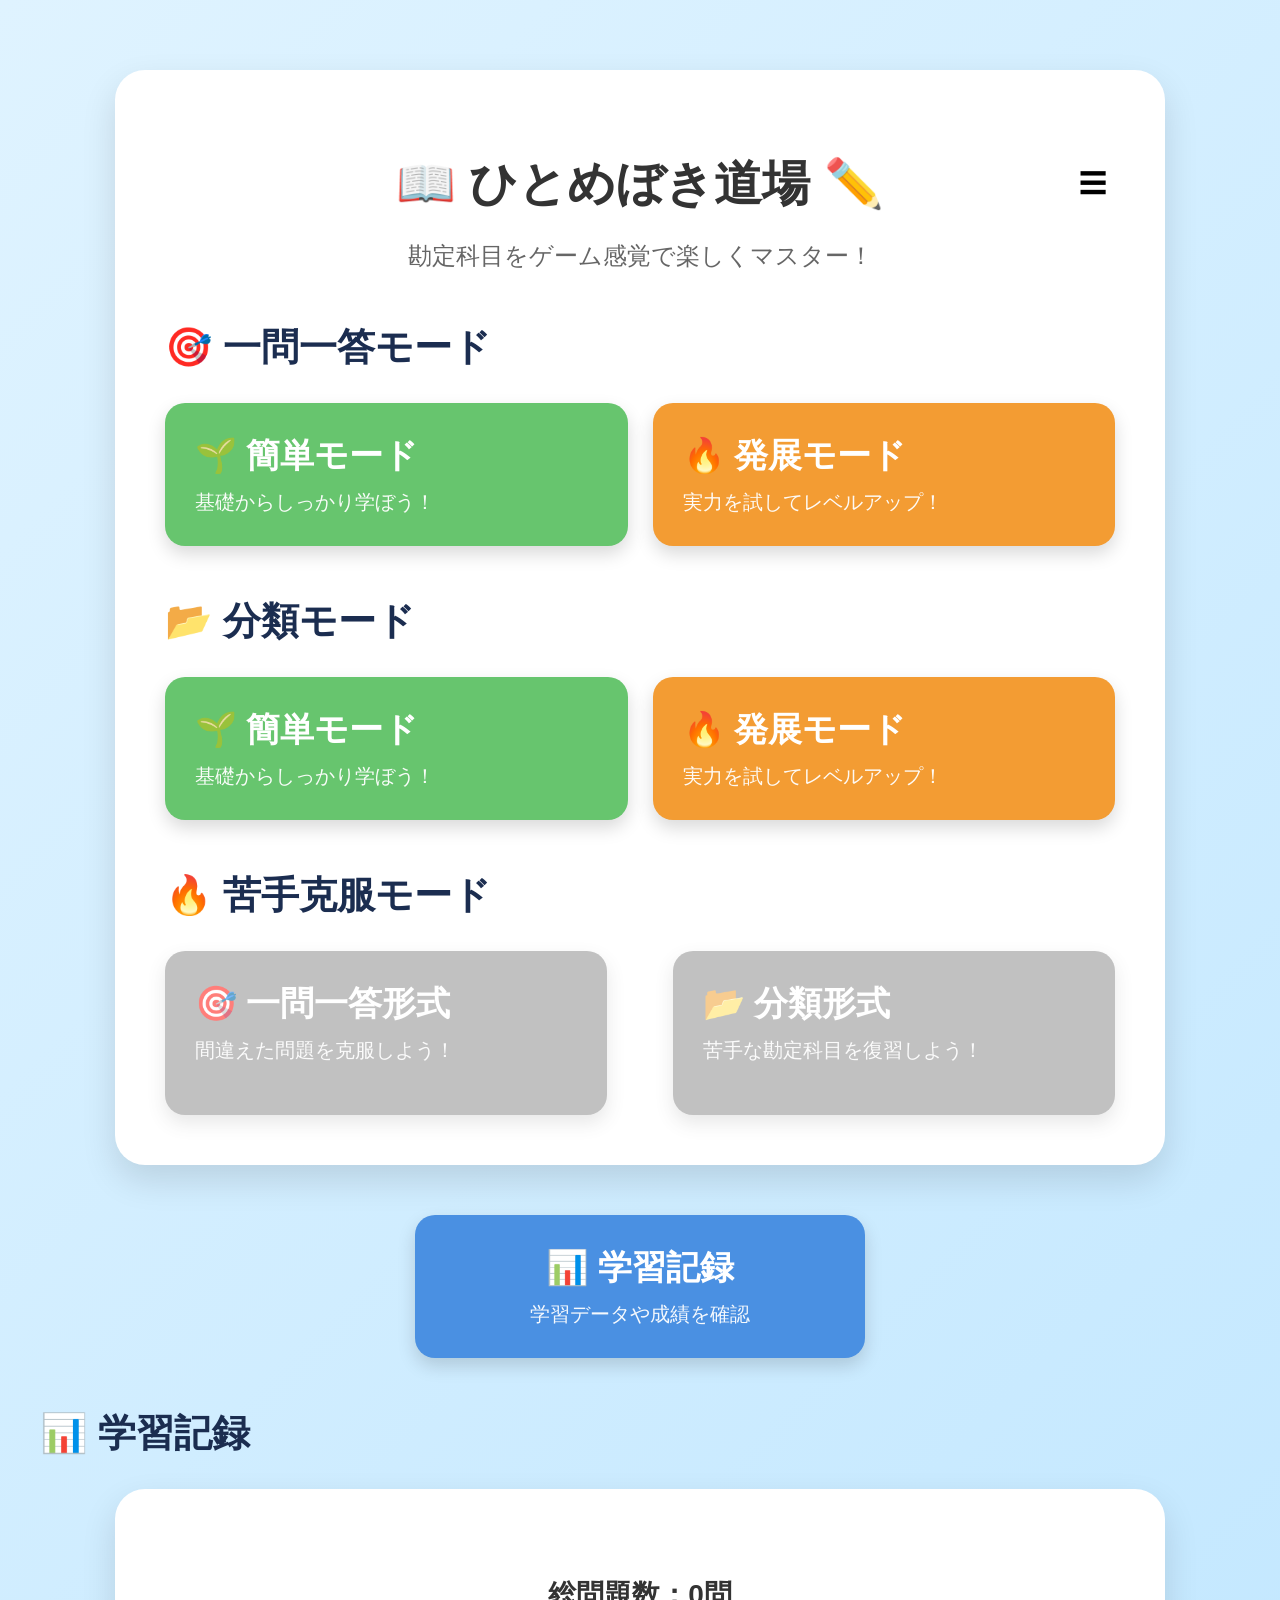
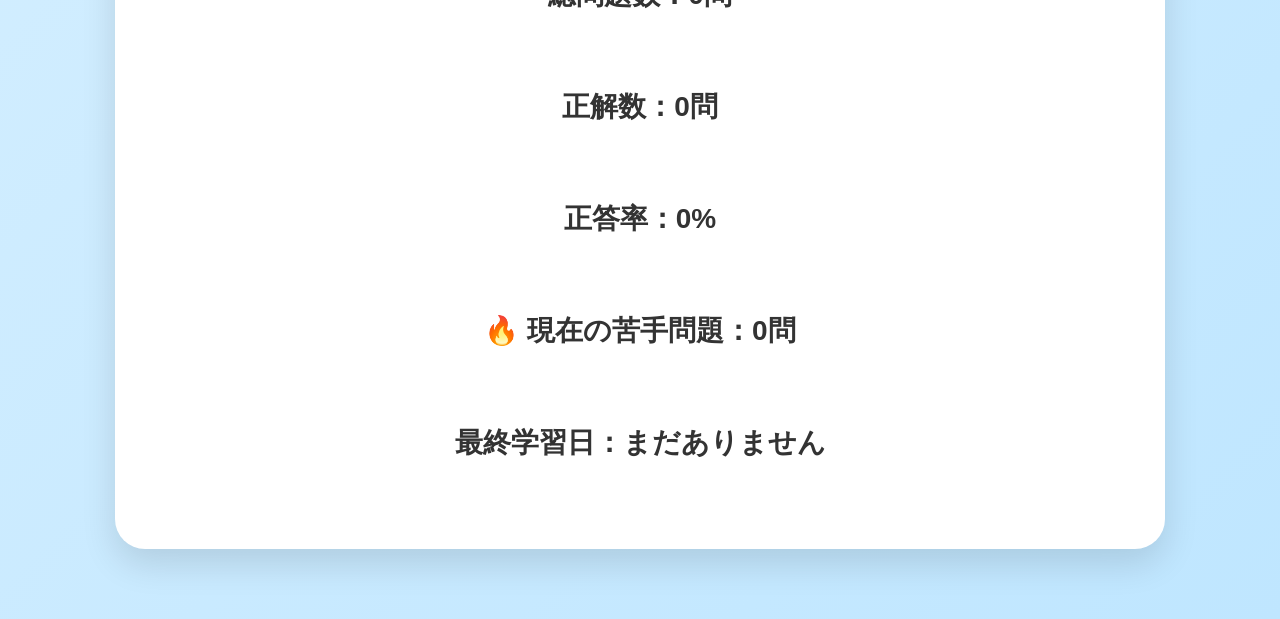
==== index.html @ 8faad1ad "メニュー" ====
<!DOCTYPE html>
<html lang="ja">
<head>
    <meta charset="UTF-8">
    <meta name="viewport" content="width=device-width, initial-scale=1.0">
    <title>ひとめぼき</title>
    <link rel="stylesheet" href="style.css">
</head>

<body class="home">

<div class="top-container">

    <div class="title-area">

    <h1 class="title">📖 ひとめぼき道場 ✏️</h1>

    <button class="menu-icon" onclick="toggleMenu()">☰</button>

</div>

    <p class="subtitle">
        勘定科目をゲーム感覚で楽しくマスター！
    </p>

    <div class="section">

        <h2>🎯 一問一答モード</h2>

        <div class="button-row">

            <a href="quiz.html?mode=easy" class="menu-btn easy">
                <div class="btn-title">🌱 簡単モード</div>
                <div class="btn-sub">
                    基礎からしっかり学ぼう！
                </div>
            </a>

            <a href="quiz.html?mode=hard" class="menu-btn hard">
                <div class="btn-title">🔥 発展モード</div>
                <div class="btn-sub">
                    実力を試してレベルアップ！
                </div>
            </a>

        </div>

    </div>

    <div class="section">

        <h2>📂 分類モード</h2>

        <div class="button-row">

            <a href="classify.html?mode=easy" class="menu-btn easy">
                <div class="btn-title">🌱 簡単モード</div>
                <div class="btn-sub">
                    基礎からしっかり学ぼう！
                </div>
            </a>

            <a href="classify.html?mode=hard" class="menu-btn hard">
                <div class="btn-title">🔥 発展モード</div>
                <div class="btn-sub">
                    実力を試してレベルアップ！
                </div>
            </a>

        </div>

    </div>

<div class="section">

    <h2>🔥 苦手克服モード</h2>

    <div class="button-row">

<a href="weakQuiz.html" class="menu-btn weak">
    <div class="btn-title">
        🎯 一問一答形式
    </div>
    <div class="btn-sub">
        間違えた問題を克服しよう！
    </div>
</a>


　<a href="weakClassify.html" class="menu-btn weak">
    <div class="btn-title">
        📂 分類形式
    </div>
    <div class="btn-sub">
        苦手な勘定科目を復習しよう！
    </div>
　</a>

    </div>

</div>

</div>

<div class="section">

    <a href="studyRecord.html" class="menu-btn record">

        <div class="btn-title">
            📊 学習記録
        </div>

        <div class="btn-sub">
            学習データや成績を確認
        </div>

    </a>

</div>

<div class="section">

    <h2>📊 学習記録</h2>

    <div class="top-container">

        <p id="studyRecord"></p>

    </div>

</div>

<script>

let weakQuiz = JSON.parse(localStorage.getItem("weakQuiz")) || [];

let weakQuizBtn = document.querySelector('a[href="weakQuiz.html"]');

let weakClassify = JSON.parse(localStorage.getItem("weakClassify")) || [];

let weakClassifyBtn = document.querySelector('a[href="weakClassify.html"]');

if(weakClassify.length > 0){

    weakClassifyBtn.classList.remove("disabled");

}else{

    weakClassifyBtn.classList.add("disabled");
    weakClassifyBtn.removeAttribute("href");

}

if(weakQuiz.length > 0){

    weakQuizBtn.classList.remove("disabled");

}else{

    weakQuizBtn.classList.add("disabled");
    weakQuizBtn.removeAttribute("href");

}

</script>

<script>

let totalAnswered =
Number(localStorage.getItem("totalAnswered")) || 0;

let totalCorrect =
Number(localStorage.getItem("totalCorrect")) || 0;

let lastStudy =
localStorage.getItem("lastStudy") || "まだありません";

let weakCount =
new Set([...weakQuiz, ...weakClassify]).size;

let percentage = 0;

if(totalAnswered > 0){
    percentage =
    Math.round(totalCorrect / totalAnswered * 100);
}

document.getElementById("studyRecord").innerHTML = `
総問題数：${totalAnswered}問<br><br>

正解数：${totalCorrect}問<br><br>

正答率：${percentage}%<br><br>

🔥 現在の苦手問題：${weakCount}問<br><br>

最終学習日：${lastStudy}
`;

</script>

</body>
</html>
---- style.css ----
/* ========================= */
/* 全体 */
/* ========================= */

body{
    font-family:"Yu Gothic",sans-serif;
    text-align:center;
    background:#ffffff;
    margin:0;
    padding:40px;
}

body.home{
    background:linear-gradient(135deg,#dff3ff,#bfe6ff);
}

/* ========================= */
/* タイトル */
/* ========================= */

h1{
    font-size:48px;
    color:#333;
    margin-bottom:10px;
}

.subtitle{
    font-size:24px;
    color:#666;
    margin-bottom:50px;
}

/* ========================= */
/* トップページ */
/* ========================= */

.top-container{

    width:90%;
    max-width:950px;

    margin:30px auto;

    background:white;

    padding:50px;

    border-radius:30px;

    box-shadow:0 15px 35px rgba(0,0,0,.12);
}

.section{

    margin-top:50px;
}

.section h2{

    text-align:left;

    font-size:38px;

    color:#1b2d50;

    margin-bottom:30px;
}

.button-row{

    display:flex;

    justify-content:space-between;

    gap:25px;

    flex-wrap:wrap;
}

.menu-btn{

    flex:1;

    min-width:320px;

    text-decoration:none;

    color:white;

    border-radius:20px;

    padding:30px;

    box-sizing:border-box;

    text-align:left;

    transition:.25s;

    box-shadow:0 8px 18px rgba(0,0,0,.15);
}

.menu-btn:hover{

    transform:translateY(-6px);

    box-shadow:0 15px 28px rgba(0,0,0,.18);
}

.easy{

    background:#67C56E;
}

.hard{

    background:#F39C33;
}

.btn-title{

    font-size:34px;

    font-weight:bold;

    margin-bottom:10px;
}

.btn-sub{

    font-size:20px;

    opacity:.95;
}

/* ========================= */
/* 共通ボタン */
/* ========================= */

button{

    padding:12px 20px;

    border:none;

    border-radius:12px;

    cursor:pointer;

    font-size:18px;

    transition:.2s;
}

button:hover{

    opacity:.85;
}

/* ========================= */
/* 一問一答ボタン */
/* ========================= */

button.asset{

    background:#4A90E2;
    color:white;
}

button.liability{

    background:#E74C3C;
    color:white;
}

button.equity{

    background:#F39C12;
    color:white;
}

button.expense{

    background:#7B2FF7;
    color:white;
}

button.revenue{

    background:#6DDC4E;
    color:white;
}

button.other{

    background:#95A5A6;
    color:white;
}

/* ========================= */
/* 分類モード */
/* ========================= */

.boxes{
    display:grid;
    grid-template-columns:repeat(6, 1fr);
    gap:20px;
    width:95%;
    max-width:1400px;
    margin:30px auto;
}

/* 箱 */

.box{
    width:100%;
    min-width:0;
    min-height:280px;
    background:white;
    border-radius:20px;
    box-shadow:0 0 15px rgba(0,0,0,.1);
    overflow:hidden;
}

/* 箱のタイトル */

.box h3{
    margin:0;
    padding:18px 10px;
    color:white;
    font-size:28px;
    cursor:pointer;
    transition:.2s;
}

.box h3:hover{
    opacity:.85;
}

/* 色 */

.asset h3{
    background:#4A90E2;
}

.liability h3{
    background:#E74C3C;
}

.equity h3{
    background:#F39C12;
}

.expense h3{
    background:#7B2FF7;
}

.revenue h3{
    background:#6DDC4E;
}

.other h3{
    background:#95A5A6;
}

/* ========================= */
/* 箱の中 */
/* ========================= */

#assetBox,
#liabilityBox,
#equityBox,
#expenseBox,
#revenueBox,
#otherBox{
    padding:10px;
    min-height:180px;
}

#assetBox div,
#liabilityBox div,
#equityBox div,
#expenseBox div,
#revenueBox div,
#otherBox div{
    background:#f2f2f2;
    margin:8px;
    padding:10px;
    border-radius:10px;
    cursor:pointer;
    transition:.2s;
}

#assetBox div:hover,
#liabilityBox div:hover,
#equityBox div:hover,
#expenseBox div:hover,
#revenueBox div:hover,
#otherBox div:hover{
    background:#e6e6e6;
}


/* ========================= */
/* 縦画面 */
/* iPad縦・iPad2分割・スマホ縦 */
/* ========================= */

@media (orientation:portrait){

    .boxes{
        display:grid;
        grid-template-columns:repeat(3, 1fr);
        gap:12px;
        width:95%;
    }

    .box{
        width:100%;
        min-width:0;
        min-height:240px;
    }

    .box h3{
        font-size:24px;
        padding:16px 5px;
    }

    
}


/* ========================= */
/* 横画面 */
/* PC・iPad横・スマホ横 */
/* ========================= */

@media (orientation:landscape){

    .boxes{
        display:grid;
        grid-template-columns:repeat(6, 1fr);
        gap:15px;
        width:95%;
        max-width:1400px;
    }

    .box{
        width:100%;
        min-width:0;
    }

    .box h3{
        font-size:24px;
        padding:16px 5px;
    }

}

/* ========================= */
/* 箱の中 */
/* ========================= */

#assetBox,
#liabilityBox,
#equityBox,
#expenseBox,
#revenueBox,
#otherBox{

    padding:10px;

    min-height:180px;
}

#assetBox div,
#liabilityBox div,
#equityBox div,
#expenseBox div,
#revenueBox div,
#otherBox div{

    background:#f2f2f2;

    margin:8px;

    padding:10px;

    border-radius:10px;

    cursor:pointer;

    transition:.2s;
}

#assetBox div:hover,
#liabilityBox div:hover,
#equityBox div:hover,
#expenseBox div:hover,
#revenueBox div:hover,
#otherBox div:hover{

    background:#e6e6e6;
}

/* ========================= */
/* 勘定科目一覧 */
/* ========================= */

#items{

    margin-top:30px;
}

#items button{

    margin:8px;

    background:white;

    border:1px solid #ccc;
}

/* ========================= */
/* 選択中 */
/* ========================= */

#selected{

    margin-top:25px;

    color:#333;

    font-size:22px;
}

/* ========================= */
/* 採点ボタン */
/* ========================= */

#finishBtn{

    background:#ff9800;

    color:white;

    font-size:22px;

    padding:15px 40px;

    margin-top:30px;
}

/* ========================= */
/* 間違えた問題 */
/* ========================= */

.wrong-card{

    background:white;

    width:320px;

    margin:20px auto;

    padding:20px;

    border-radius:20px;

    box-shadow:0 0 15px rgba(0,0,0,.1);
}

.wrong-item{

    font-size:30px;

    font-weight:bold;

    color:#333;

    margin-bottom:15px;
}

.your-answer{

    font-size:20px;

    color:#777;

    margin-bottom:10px;
}

.correct-answer{

    font-size:28px;

    font-weight:bold;

    color:#27AE60;
}

/* ========================= */
/* スマホ対応 */
/* ========================= */

@media (max-width:768px){
button{
    width:90%;
    max-width:350px;
    min-height:55px;
    font-size:22px;
    margin:10px auto;
}

#studyRecord{

    font-size:22px;

}

.answer-area{
    display:flex;
    flex-direction:column;
    align-items:center;
    gap:12px;
    margin:20px 0;
}

.easy-mode .answer-area{

    display:grid;

    grid-template-columns:repeat(6,1fr);

    gap:15px;

}

.easy-mode .answer-btn.asset{
    grid-column:1 / 3;
}

.easy-mode .answer-btn.liability{
    grid-column:3 / 5;
}

.easy-mode .answer-btn.equity{
    grid-column:5 / 7;
}

.easy-mode .answer-btn.expense{
    grid-column:2 / 4;
}

.easy-mode .answer-btn.revenue{
    grid-column:4 / 6;
}

#nextBtn,
#finishBtn,
.top-container a button{

    width:90%;

    max-width:450px;

    min-height:75px;

    font-size:28px;

    font-weight:bold;

    margin:18px auto;

    display:block;

    border-radius:16px;

}

body{

    padding:15px;
}

h1{

    font-size:34px;

    color:#153A73;

    margin-bottom:15px;

    font-weight:bold;
}

h2{

    font-size:24px;
}

h3{

    font-size:20px;
}

/* トップページ */

.top-container{

    width:100%;

    padding:20px 12px;

    border-radius:20px;

    box-sizing:border-box;
}

.section{

    margin-top:35px;
}

.section h2{

    text-align:center;

    font-size:28px;
}

.button-row{

    flex-direction:column;

    align-items:center;

    gap:20px;
}

.menu-btn{

    width:90%;

    min-width:0;

    text-align:center;

    padding:25px;
}

.btn-title{

    font-size:28px;
}

.btn-sub{

    font-size:18px;
}

/* 一問一答 */
#question{
    font-size:38px;
    line-height:1.4;
    margin:10px 0;
}

.asset,
.liability,
.equity,
.expense,
.revenue,
.other{

    width:90%;

    max-width:350px;

    display:block;

    margin:12px auto;

    font-size:22px;

    padding:18px;
}

.answer-btn{
    width:100%;
    height:90px;
    margin:0;
    font-size:24px;
}

.answer-btn span{
    font-size:24px;
    margin-top:5px;
}

/* 分類モード */
.boxes{

    display:grid;

    grid-template-columns:repeat(6,1fr);

    gap:12px;

}

.easy-layout .asset{
    grid-column:1 / 3;
}

.easy-layout .liability{
    grid-column:3 / 5;
}

.easy-layout .equity{
    grid-column:5 / 7;
}

.easy-layout .expense{
    grid-column:2 / 4;
}

.easy-layout .revenue{
    grid-column:4 / 6;
}

.box{

    width:100%;

    min-height:240px;

    border-radius:18px;

}

.box h3{

    font-size:28px;

    padding:20px;

}

/* 勘定科目 */

#items button{

    width:95%;

    min-height:65px;

    font-size:24px;

    font-weight:bold;

    padding:18px;

    margin:10px auto;

    display:block;

    border-radius:15px;

}

/* 採点ボタン */

#finishBtn{

    width:90%;

    font-size:24px;
}

}

.progress-tag{

    display:inline-block;

    background:#2F73D9;

    color:white;

    font-size:26px;

    font-weight:bold;

    padding:12px 35px;

    border-radius:15px;

    margin-bottom:30px;

    box-shadow:0 5px 15px rgba(0,0,0,.15);

}

/* 一問一答ボタン */

.answer-btn{

    width:160px;

    height:160px;

    border-radius:22px;

    color:white;

    font-size:34px;

    font-weight:bold;

    margin:12px;

    box-shadow:0 10px 20px rgba(0,0,0,.18);

    transition:.2s;

}

.answer-btn span{

    display:block;

    margin-top:12px;

    font-size:28px;

}

.answer-btn:hover{

    transform:translateY(-6px);

}

.answer-btn:disabled{

    opacity:.6;

    transform:none;

    cursor:not-allowed;

}

.answer-area{

    display:flex;

    justify-content:center;

    flex-wrap:wrap;

    gap:20px;

    margin:35px 0;

}

@media (max-width:768px){

    .answer-area{

        display:grid;

        grid-template-columns:repeat(6,1fr);

        gap:12px;

    }

}

.easy-mode .answer-area{

    display:grid;

    grid-template-columns:repeat(5,1fr);

    gap:18px;

}

.hard-mode .answer-area{

    display:grid;

    grid-template-columns:repeat(3,1fr);

    gap:20px;

}

.explanation{

    margin-top:15px;

    padding:12px;

    background:#fff8dc;

    border-radius:12px;

    font-size:18px;

    color:#555;

}

/* ========================= */
/* 苦手克服モード */
/* ========================= */

.weak{

    background:#888;

}

.disabled{

    opacity:0.5;

    cursor:not-allowed;

}

.weak{
    background:#67C56E;
}

.weak:nth-child(2){
    background:#F39C33;
}

.disabled{
    background:#999 !important;
    pointer-events:none;
    opacity:0.6;
}

#studyRecord{

    font-size:28px;

    line-height:2;

    font-weight:bold;

    color:#333;

}

/* ========================= */
/* スマホ用 一問一答レイアウト */
/* ========================= */

@media (max-width:768px){

    .answer-btn{
        width:100%;
        height:95px;
        margin:0;
        font-size:24px;
    }

    .answer-btn span{
        font-size:24px;
        margin-top:5px;
    }

    #question{
        font-size:32px;
        line-height:1.5;
    }

    .top-container{
        width:100%;
        padding:20px 12px;
        box-sizing:border-box;
    }

    button{
        min-height:60px;
    }

}

@media (max-width:768px){

.answer-btn{
    width:100%;
    height:95px;
    margin:0;
    font-size:24px;
}

.answer-btn span{
    font-size:24px;
}

#question{
    font-size:38px;
    line-height:1.4;
}

button{
    min-height:60px;
}

}

/* 一問一答スマホ最終設定 */
@media (max-width:768px){

body.easy-mode .answer-area,
body.hard-mode .answer-area{
    display:grid !important;
}

body.easy-mode .answer-area{
    grid-template-columns:repeat(6,1fr) !important;
    gap:12px;
}

body.easy-mode .answer-btn.asset{
    grid-column:1 / 3;
}

body.easy-mode .answer-btn.liability{
    grid-column:3 / 5;
}

body.easy-mode .answer-btn.equity{
    grid-column:5 / 7;
}

body.easy-mode .answer-btn.expense{
    grid-column:2 / 4;
}

body.easy-mode .answer-btn.revenue{
    grid-column:4 / 6;
}

body.hard-mode .answer-area{
    grid-template-columns:repeat(3,1fr) !important;
    gap:12px;
}

.answer-btn{
    width:100% !important;
    height:90px !important;
    margin:0 !important;
}

}

@media (min-width:900px) and (orientation:landscape){

    .boxes{

        grid-template-columns:repeat(6,150px);

        gap:20px;

    }

}

/* ========================= */
/* iPad横向き・分類モード */
/* ========================= */

@media (min-width:900px) and (orientation:landscape){

    .boxes{
        display:grid;
        justify-content:center;
        gap:20px;
    }

    /* その他なし：5個を横一列 */
    .boxes.easy-layout{
        grid-template-columns:repeat(5, 1fr);
        max-width:1100px;
        margin-left:auto;
        margin-right:auto;
    }

    /* その他あり：6個を横一列 */
    .boxes:not(.easy-layout){
        grid-template-columns:repeat(6, 1fr);
        max-width:1200px;
        margin-left:auto;
        margin-right:auto;
    }

    .box{
        width:100%;
        min-width:0;
    }

    /* 既存の5個配置指定を解除 */
    .easy-layout .asset,
    .easy-layout .liability,
    .easy-layout .equity,
    .easy-layout .expense,
    .easy-layout .revenue{
        grid-column:auto;
    }

}

/* ========================================
   分類モード レスポンシブ対応
   ======================================== */


/* ========================= */
/* PC */
/* 1200px以上 */
/* ========================= */

@media (min-width:1200px){

    .boxes{
        display:grid;
        grid-template-columns:repeat(6, 1fr);
        gap:20px;
        width:95%;
        max-width:1400px;
        margin:30px auto;
    }

    .box{
        width:100%;
        min-width:0;
    }

    /* その他なし：5個を1列 */
    .boxes.easy-layout{
        grid-template-columns:repeat(5, 1fr);
        max-width:1200px;
    }

    /* 配置指定を解除 */
    .easy-layout .asset,
    .easy-layout .liability,
    .easy-layout .equity,
    .easy-layout .expense,
    .easy-layout .revenue{
        grid-column:auto;
    }

}


/* ========================= */
/* iPad 横向き */
/* 1000px～1199px */
/* ========================= */

@media (min-width:1000px) and (max-width:1199px){

    .boxes{
        display:grid;
        grid-template-columns:repeat(6, 1fr);
        gap:15px;
        width:95%;
        margin:30px auto;
    }

    .box{
        width:100%;
        min-width:0;
    }

    /* その他なし：5個を1列 */
    .boxes.easy-layout{
        grid-template-columns:repeat(5, 1fr);
    }

    .easy-layout .asset,
    .easy-layout .liability,
    .easy-layout .equity,
    .easy-layout .expense,
    .easy-layout .revenue{
        grid-column:auto;
    }

}


/* ========================= */
/* iPad 縦向き */
/* 768px～999px */
/* ========================= */

@media (min-width:768px) and (max-width:999px){

    .boxes{
        display:grid;
        grid-template-columns:repeat(3, 1fr);
        gap:15px;
        width:95%;
        margin:30px auto;
    }

    .box{
        width:100%;
        min-width:0;
    }

    /* その他あり：3×2 */
    .boxes:not(.easy-layout){
        grid-template-columns:repeat(3, 1fr);
    }

    /* その他なし：3×2 */
    .boxes.easy-layout{
        grid-template-columns:repeat(6, 1fr);
    }

    .easy-layout .asset{
        grid-column:1 / 3;
    }

    .easy-layout .liability{
        grid-column:3 / 5;
    }

    .easy-layout .equity{
        grid-column:5 / 7;
    }

    /* 2段目は中央寄せ */
    .easy-layout .expense{
        grid-column:2 / 4;
    }

    .easy-layout .revenue{
        grid-column:4 / 6;
    }

}


/* ========================= */
/* iPad 2分割 */
/* 600px～767px */
/* ========================= */

@media (min-width:600px) and (max-width:767px){

    .boxes{
        display:grid;
        grid-template-columns:repeat(3, 1fr);
        gap:10px;
        width:95%;
        margin:25px auto;
    }

    .box{
        width:100%;
        min-width:0;
    }

    .box h3{
        font-size:20px;
        padding:15px 5px;
    }

    /* その他あり：3×2 */
    .boxes:not(.easy-layout){
        grid-template-columns:repeat(3, 1fr);
    }

    /* その他なし：3×2 */
    .boxes.easy-layout{
        grid-template-columns:repeat(6, 1fr);
    }

    .easy-layout .asset{
        grid-column:1 / 3;
    }

    .easy-layout .liability{
        grid-column:3 / 5;
    }

    .easy-layout .equity{
        grid-column:5 / 7;
    }

    /* 2段目を等間隔で中央寄せ */
    .easy-layout .expense{
        grid-column:2 / 4;
    }

    .easy-layout .revenue{
        grid-column:4 / 6;
    }

}


/* ========================= */
/* スマホ横向き */
/* 600px未満・横向き */
/* ========================= */

@media (max-width:599px) and (orientation:landscape){

    .boxes{
        display:grid;
        grid-template-columns:1fr;
        gap:12px;
        width:90%;
        margin:20px auto;
    }

    .box{
        width:100%;
        min-width:0;
        min-height:180px;
    }

    .box h3{
        font-size:22px;
        padding:15px;
    }

    /* すべて1列 */
    .boxes.easy-layout{
        grid-template-columns:1fr;
    }

    .easy-layout .asset,
    .easy-layout .liability,
    .easy-layout .equity,
    .easy-layout .expense,
    .easy-layout .revenue{
        grid-column:auto;
    }

}


/* ========================= */
/* スマホ縦向き */
/* 600px未満・縦向き */
/* ========================= */

@media (max-width:599px) and (orientation:portrait){

    .boxes{
        display:grid;
        grid-template-columns:repeat(3, 1fr);
        gap:10px;
        width:100%;
        margin:20px auto;
    }

    .box{
        width:100%;
        min-width:0;
        min-height:200px;
    }

    .box h3{
        font-size:20px;
        padding:15px 5px;
    }

    /* その他あり：3列×2段 */
    .boxes:not(.easy-layout){
        grid-template-columns:repeat(3, 1fr);
    }

    /* その他なし：3列×2段 */
    /* 2段目も中央寄せ */
    .boxes.easy-layout{
        grid-template-columns:repeat(6, 1fr);
    }

    .easy-layout .asset{
        grid-column:1 / 3;
    }

    .easy-layout .liability{
        grid-column:3 / 5;
    }

    .easy-layout .equity{
        grid-column:5 / 7;
    }

    .easy-layout .expense{
        grid-column:2 / 4;
    }

    .easy-layout .revenue{
        grid-column:4 / 6;
    }

}

/* ========================= */
/* iPad縦：トップページボタン */
/* ========================= */

@media (min-width:768px) and (max-width:999px){

    .button-row{
        display:flex;
        flex-direction:row;
        align-items:stretch;
        gap:20px;
    }

    .button-row .menu-btn{
        flex:1;
        width:0;
        min-width:0;
        box-sizing:border-box;
    }

}

.record{

    display:block;

    max-width:450px;

    margin:0 auto;

    background:#4A90E2;

    text-align:center;

}

/* ========================= */
/* メニューボタン */
/* ========================= */

.title-area {
    position: relative;
}

.menu-icon {
    position: absolute;
    right: 0;
    top: 50%;
    transform: translateY(-50%);

    background: none;
    border: none;

    font-size: 28px;
    cursor: pointer;

    padding: 8px;
}
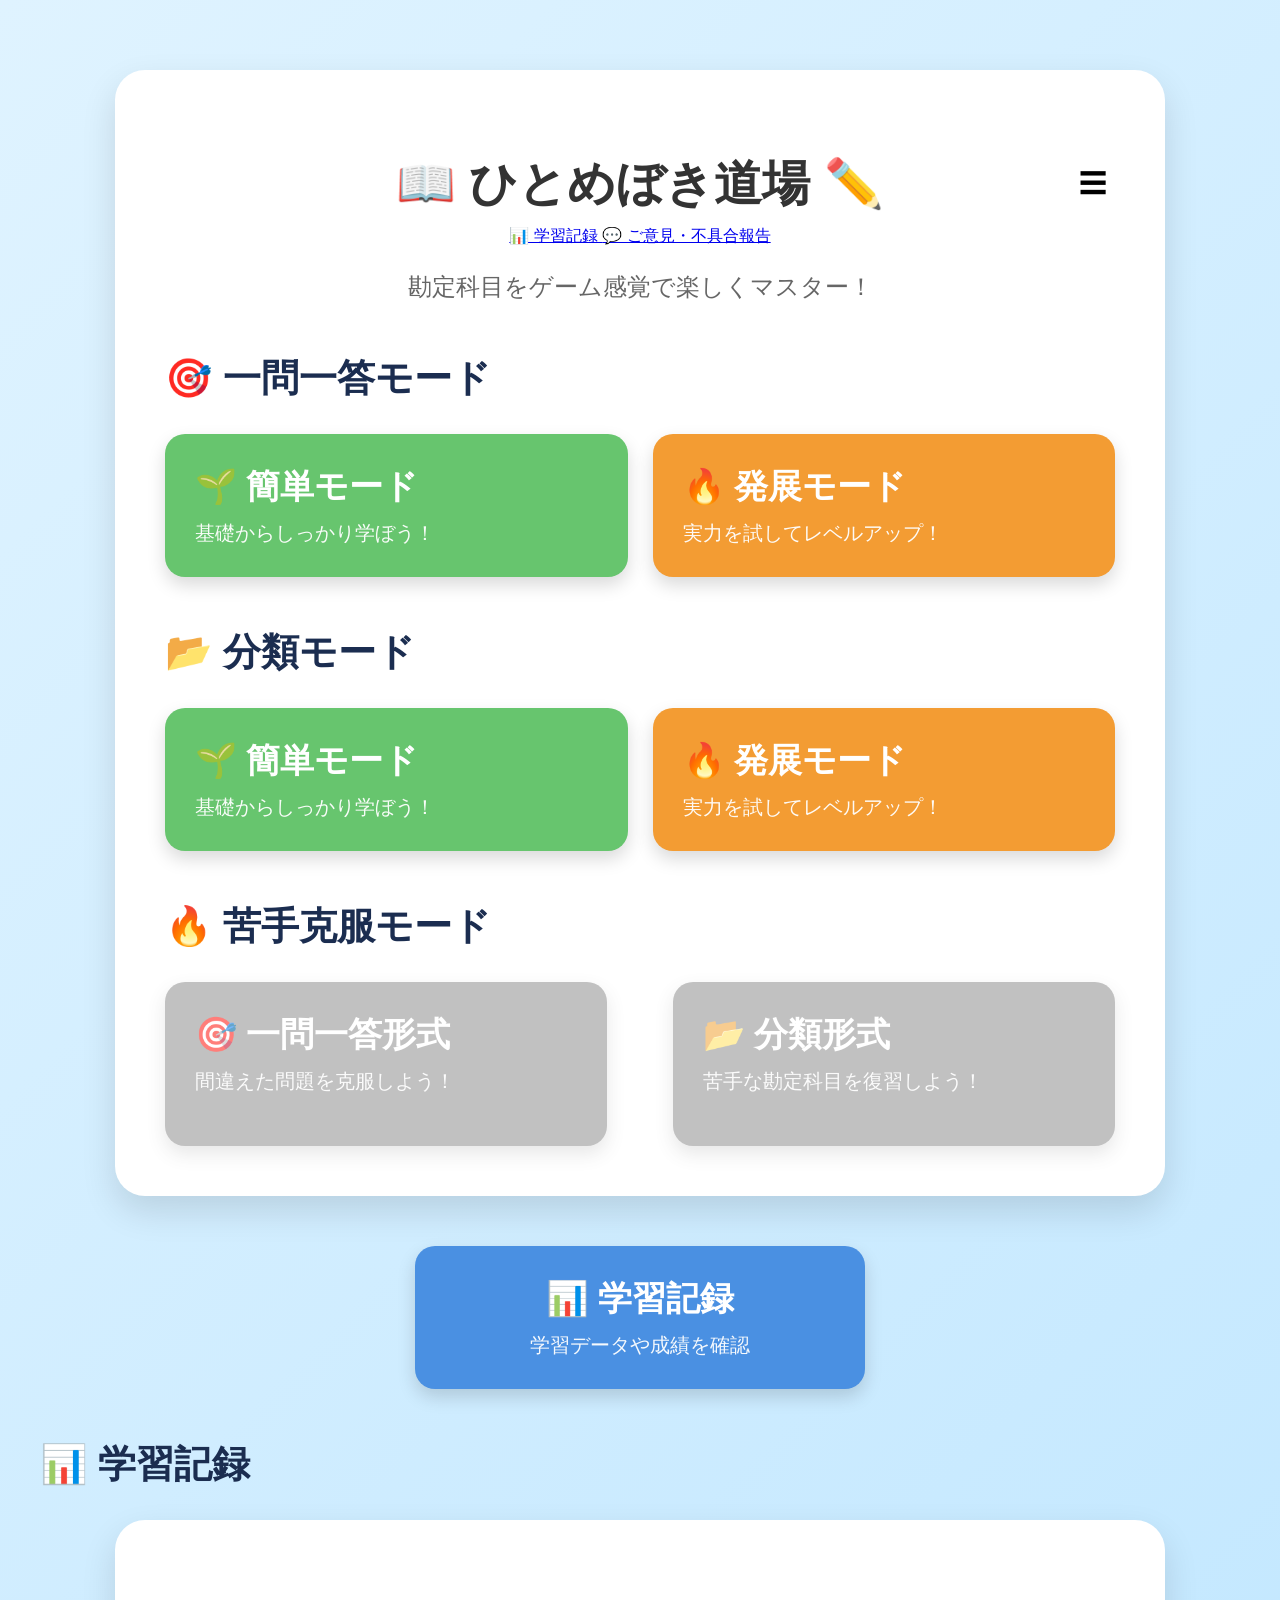
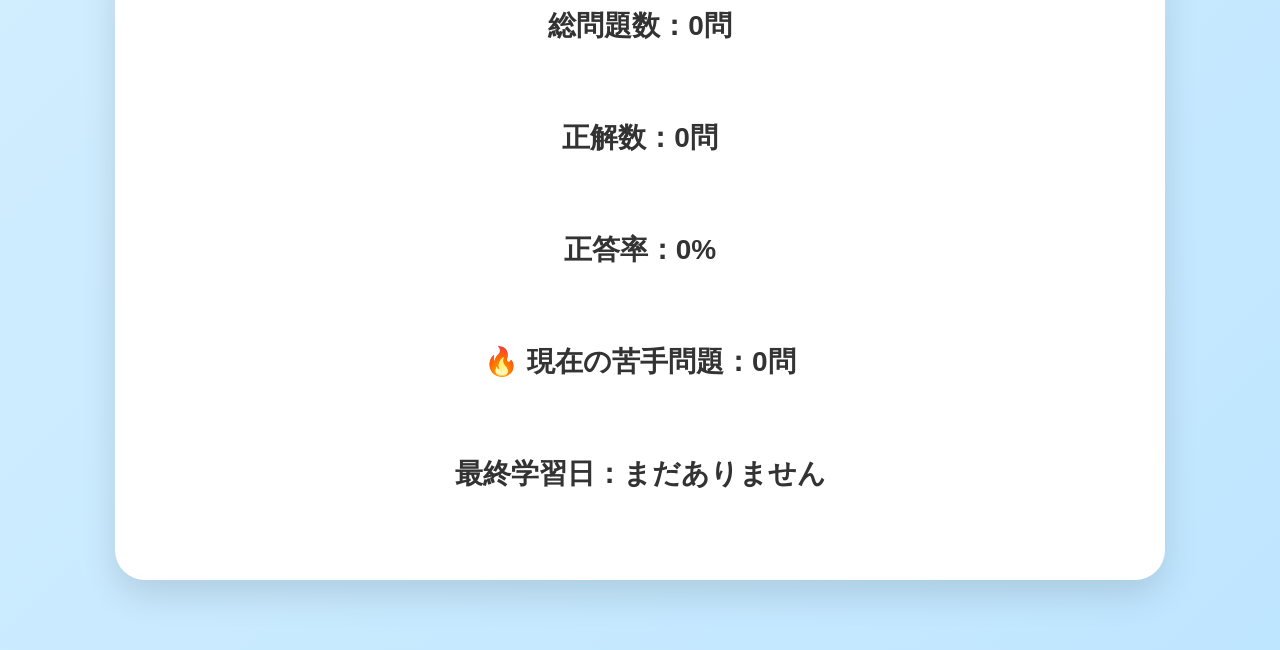
==== commit 5fa954d0: "menue" ====
--- a/index.html
+++ b/index.html
@@ -19,6 +19,18 @@
 
 </div>
 
+<div id="menu-panel" class="menu-panel">
+
+    <a href="studyRecord.html">
+        📊 学習記録
+    </a>
+
+    <a href="ここにGoogleフォームのURL">
+        💬 ご意見・不具合報告
+    </a>
+
+</div>
+
     <p class="subtitle">
         勘定科目をゲーム感覚で楽しくマスター！
     </p>
@@ -199,5 +211,21 @@
 
 </script>
 
+<script>
+
+function toggleMenu(){
+
+    const menu = document.getElementById("menu-panel");
+
+    if(menu.style.display === "block"){
+        menu.style.display = "none";
+    }else{
+        menu.style.display = "block";
+    }
+
+}
+
+</script>
+
 </body>
 </html>
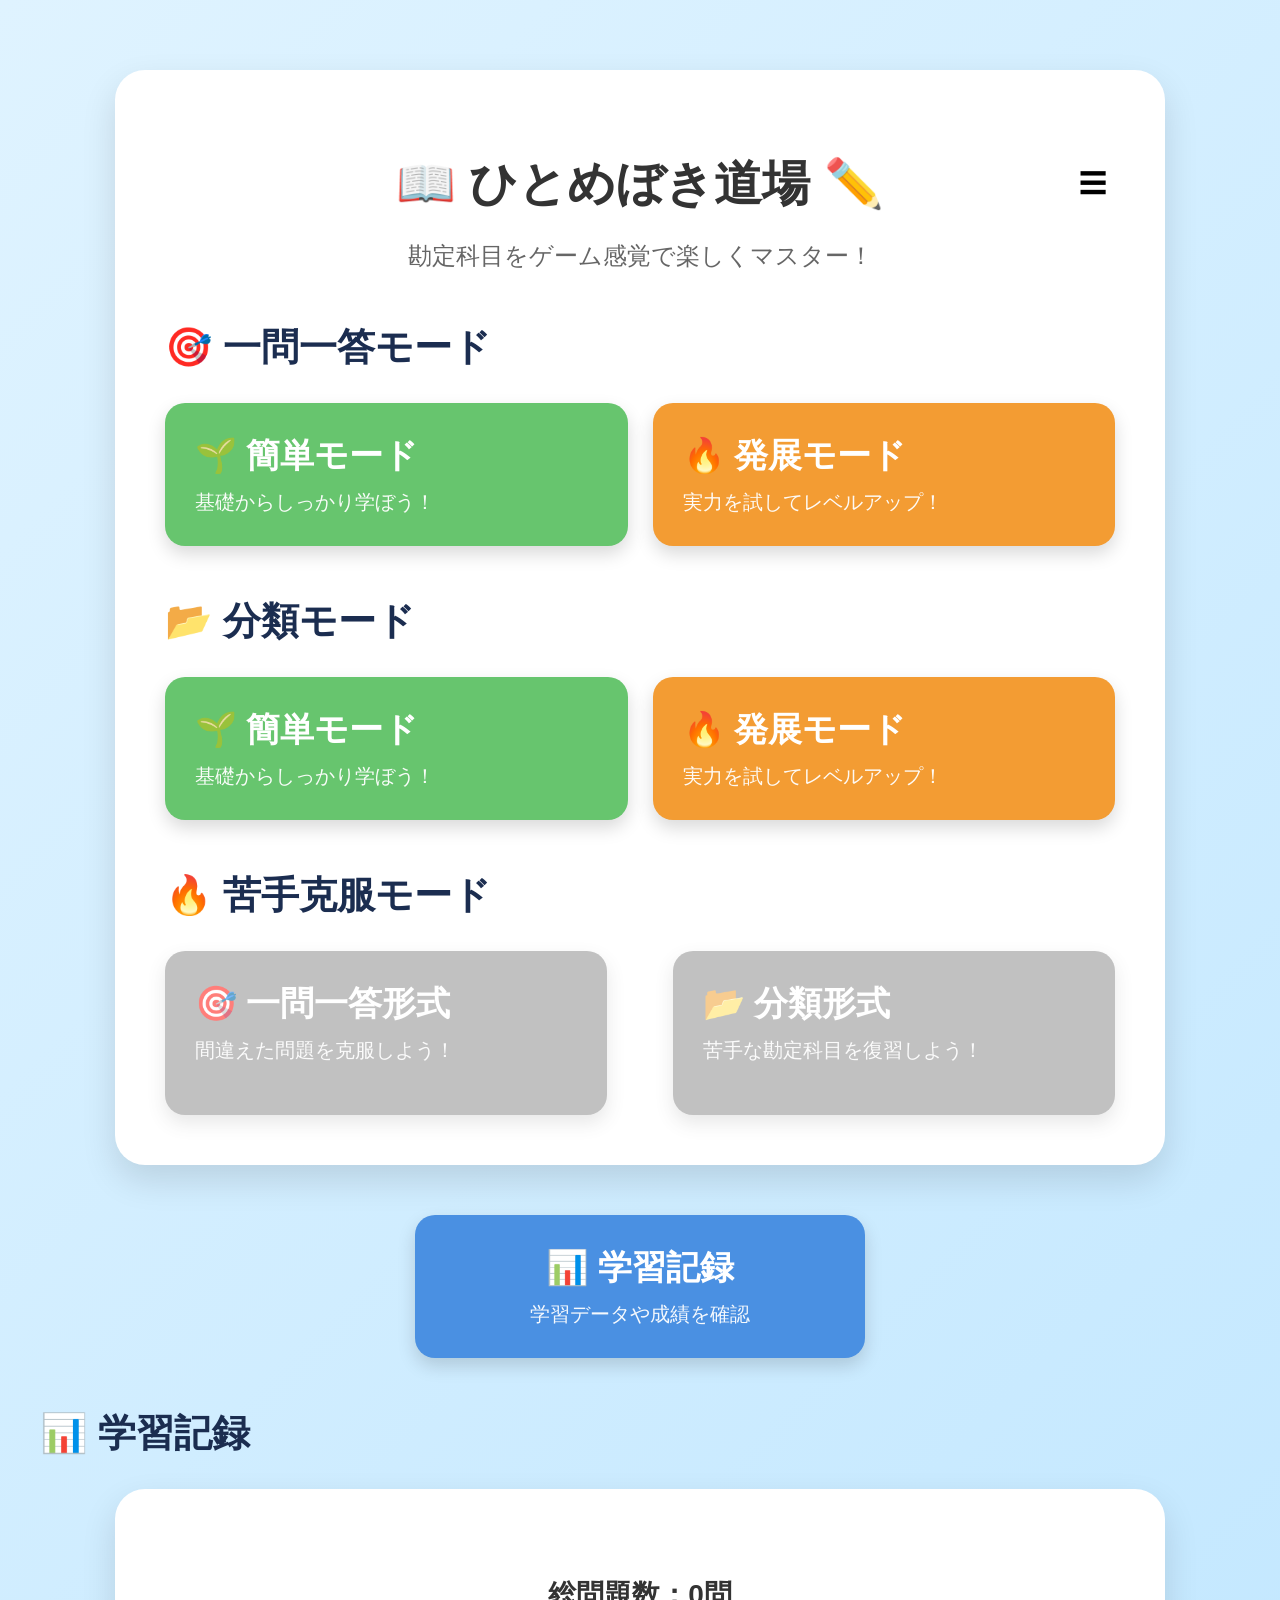
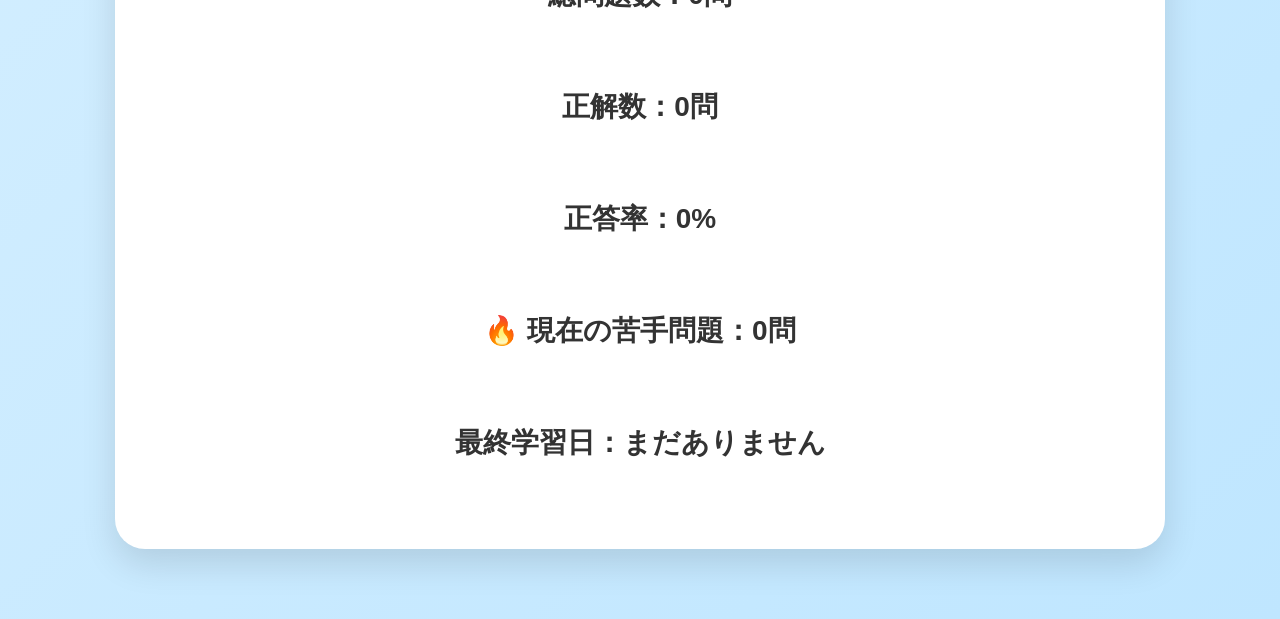
==== commit a0a6bcce: "new" ====
--- a/index.html
+++ b/index.html
@@ -25,7 +25,7 @@
         📊 学習記録
     </a>
 
-    <a href="ここにGoogleフォームのURL">
+    <a href="https://forms.gle/1ix84mwTyuV5BiBZ6" target="_blank">
         💬 ご意見・不具合報告
     </a>
 
--- a/style.css
+++ b/style.css
@@ -1472,4 +1472,42 @@
     cursor: pointer;
 
     padding: 8px;
-}+}
+
+/* ========================= */
+/* メニュー */
+/* ========================= */
+
+.menu-panel {
+    display: none;
+    position: absolute;
+    top: 70px;
+    right: 20px;
+
+    background: white;
+    border-radius: 15px;
+    padding: 10px;
+
+    box-shadow: 0 5px 20px rgba(0,0,0,0.2);
+
+    z-index: 1000;
+}
+
+.menu-panel a {
+    display: block;
+
+    padding: 15px 20px;
+
+    color: #333;
+    text-decoration: none;
+
+    font-size: 16px;
+    font-weight: bold;
+
+    border-radius: 10px;
+}
+
+.menu-panel a:hover {
+    background: #f2f2f2;
+}
+
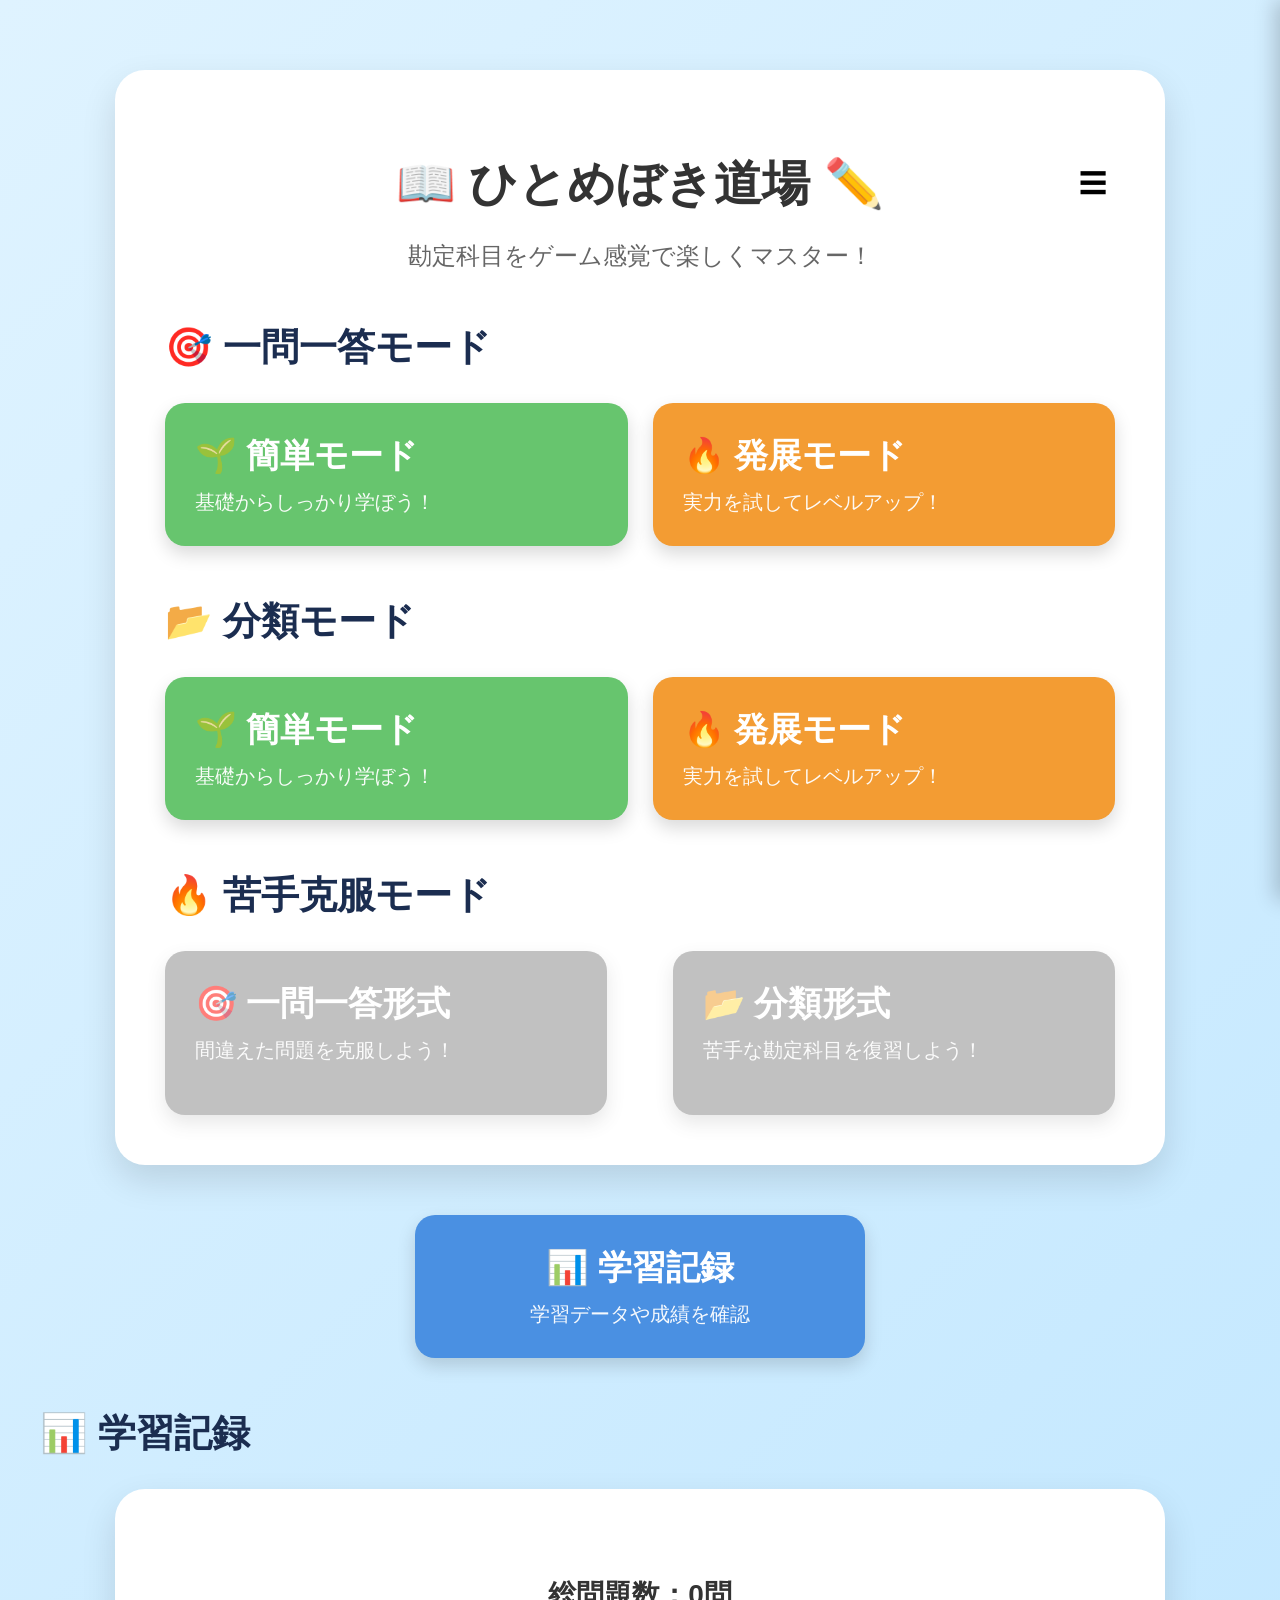
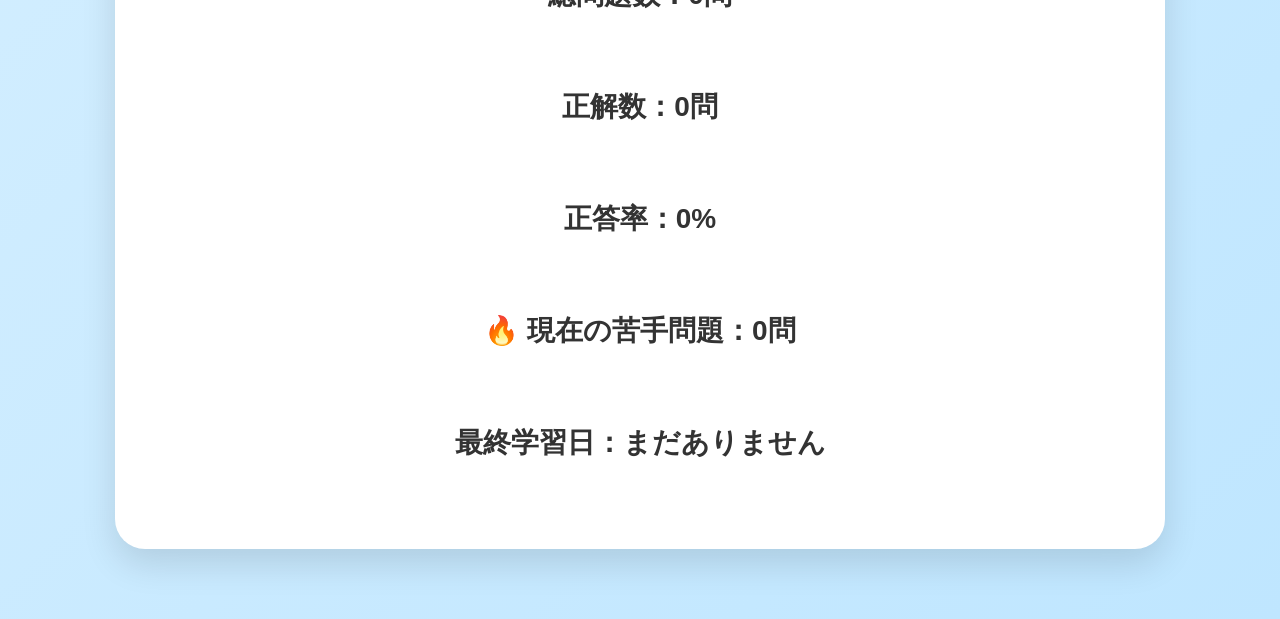
==== commit cdad60c7: "new" ====
--- a/index.html
+++ b/index.html
@@ -21,6 +21,10 @@
 
 <div id="menu-panel" class="menu-panel">
 
+    <button class="close-menu" onclick="toggleMenu()">✕</button>
+
+    <h2>メニュー</h2>
+
     <a href="studyRecord.html">
         📊 学習記録
     </a>
@@ -31,6 +35,8 @@
 
 </div>
 
+<div id="menu-overlay" onclick="toggleMenu()"></div>
+
     <p class="subtitle">
         勘定科目をゲーム感覚で楽しくマスター！
     </p>
@@ -216,15 +222,12 @@
 function toggleMenu(){
 
     const menu = document.getElementById("menu-panel");
-
-    if(menu.style.display === "block"){
-        menu.style.display = "none";
-    }else{
-        menu.style.display = "block";
-    }
-
-}
-
+    const overlay = document.getElementById("menu-overlay");
+
+    menu.classList.toggle("open");
+    overlay.classList.toggle("open");
+
+}
 </script>
 
 </body>
--- a/style.css
+++ b/style.css
@@ -1474,40 +1474,133 @@
     padding: 8px;
 }
 
-/* ========================= */
-/* メニュー */
+/* スマホ画面用 */
+@media (max-width: 600px) {
+
+    .title-area {
+        padding-right: 50px;
+    }
+
+    .title {
+        font-size: 32px;
+    }
+
+    .menu-icon {
+        right: 5px;
+    }
+
+}
+
+@media (max-width: 600px) {
+
+    .title-area {
+        padding-right: 55px;
+    }
+
+    .title {
+        font-size: 30px;
+        line-height: 1.3;
+    }
+
+    .menu-icon {
+        right: 5px;
+        font-size: 26px;
+    }
+
+}
+
+/* ========================= */
+/* スライドメニュー */
 /* ========================= */
 
 .menu-panel {
-    display: none;
-    position: absolute;
-    top: 70px;
-    right: 20px;
+    position: fixed;
+    top: 0;
+    right: 0;
+
+    width: 320px;
+    max-width: 80%;
+
+    height: 100vh;
 
     background: white;
-    border-radius: 15px;
-    padding: 10px;
-
-    box-shadow: 0 5px 20px rgba(0,0,0,0.2);
-
-    z-index: 1000;
+
+    padding: 30px;
+
+    box-sizing: border-box;
+
+    z-index: 1001;
+
+    transform: translateX(100%);
+    transition: transform 0.3s ease;
+
+    box-shadow: -5px 0 20px rgba(0,0,0,0.2);
+}
+
+.menu-panel.open {
+    transform: translateX(0);
+}
+
+.menu-panel h2 {
+    margin-top: 50px;
 }
 
 .menu-panel a {
     display: block;
 
-    padding: 15px 20px;
+    padding: 18px 10px;
 
     color: #333;
+
     text-decoration: none;
 
-    font-size: 16px;
+    font-size: 18px;
+
     font-weight: bold;
 
-    border-radius: 10px;
+    border-bottom: 1px solid #ddd;
 }
 
 .menu-panel a:hover {
-    background: #f2f2f2;
-}
-
+    background: #f5f5f5;
+}
+
+.close-menu {
+    position: absolute;
+
+    top: 20px;
+    right: 20px;
+
+    background: none;
+
+    border: none;
+
+    font-size: 24px;
+
+    cursor: pointer;
+}
+
+/* 背景を暗くする */
+#menu-overlay {
+    position: fixed;
+
+    top: 0;
+    left: 0;
+
+    width: 100%;
+    height: 100%;
+
+    background: rgba(0,0,0,0.4);
+
+    z-index: 1000;
+
+    opacity: 0;
+    visibility: hidden;
+
+    transition: 0.3s;
+}
+
+#menu-overlay.open {
+    opacity: 1;
+    visibility: visible;
+}
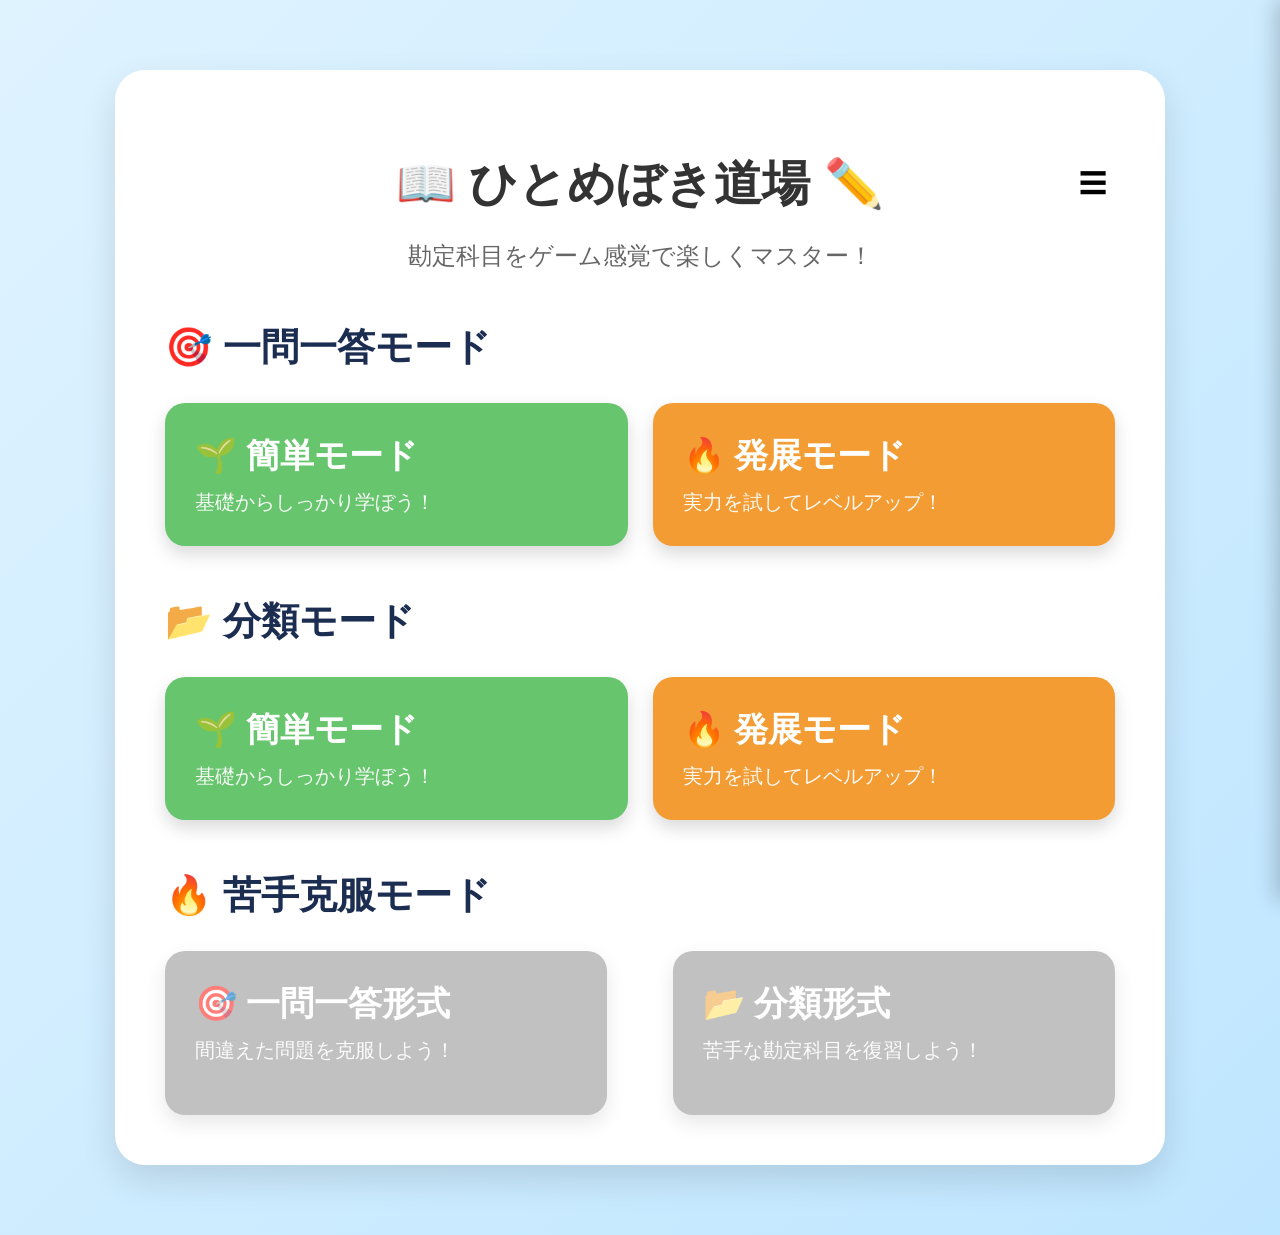
==== commit eb216fc9: "new" ====
--- a/index.html
+++ b/index.html
@@ -32,6 +32,10 @@
     <a href="https://forms.gle/1ix84mwTyuV5BiBZ6" target="_blank">
         💬 ご意見・不具合報告
     </a>
+
+    <a href="howto.html">
+    📖 使い方
+　　 </a>
 
 </div>
 
@@ -120,34 +124,6 @@
 
 </div>
 
-<div class="section">
-
-    <a href="studyRecord.html" class="menu-btn record">
-
-        <div class="btn-title">
-            📊 学習記録
-        </div>
-
-        <div class="btn-sub">
-            学習データや成績を確認
-        </div>
-
-    </a>
-
-</div>
-
-<div class="section">
-
-    <h2>📊 学習記録</h2>
-
-    <div class="top-container">
-
-        <p id="studyRecord"></p>
-
-    </div>
-
-</div>
-
 <script>
 
 let weakQuiz = JSON.parse(localStorage.getItem("weakQuiz")) || [];
@@ -184,41 +160,6 @@
 
 <script>
 
-let totalAnswered =
-Number(localStorage.getItem("totalAnswered")) || 0;
-
-let totalCorrect =
-Number(localStorage.getItem("totalCorrect")) || 0;
-
-let lastStudy =
-localStorage.getItem("lastStudy") || "まだありません";
-
-let weakCount =
-new Set([...weakQuiz, ...weakClassify]).size;
-
-let percentage = 0;
-
-if(totalAnswered > 0){
-    percentage =
-    Math.round(totalCorrect / totalAnswered * 100);
-}
-
-document.getElementById("studyRecord").innerHTML = `
-総問題数：${totalAnswered}問<br><br>
-
-正解数：${totalCorrect}問<br><br>
-
-正答率：${percentage}%<br><br>
-
-🔥 現在の苦手問題：${weakCount}問<br><br>
-
-最終学習日：${lastStudy}
-`;
-
-</script>
-
-<script>
-
 function toggleMenu(){
 
     const menu = document.getElementById("menu-panel");
--- a/style.css
+++ b/style.css
@@ -1603,4 +1603,124 @@
 #menu-overlay.open {
     opacity: 1;
     visibility: visible;
+}
+
+/* スライドメニュー最終調整 */
+
+.menu-panel {
+    display: block !important;
+    position: fixed !important;
+    top: 0 !important;
+    right: 0 !important;
+
+    width: 320px !important;
+    max-width: 80% !important;
+    height: 100vh !important;
+
+    background: white !important;
+
+    z-index: 1001 !important;
+
+    transform: translateX(100%) !important;
+    transition: transform 0.3s ease !important;
+}
+
+.menu-panel.open {
+    transform: translateX(0) !important;
+}
+
+#menu-overlay {
+    display: block !important;
+    position: fixed !important;
+
+    top: 0 !important;
+    left: 0 !important;
+
+    width: 100% !important;
+    height: 100% !important;
+
+    z-index: 1000 !important;
+
+    opacity: 0 !important;
+    visibility: hidden !important;
+}
+
+#menu-overlay.open {
+    opacity: 1 !important;
+    visibility: visible !important;
+}
+
+/* ========================= */
+/* メニュー デザイン強化 */
+/* ========================= */
+
+.menu-panel {
+    padding: 30px 25px !important;
+}
+
+.menu-panel h2 {
+    font-size: 28px;
+    color: #1b2d50;
+    text-align: left;
+    margin: 50px 0 30px 5px;
+}
+
+.menu-panel a {
+    display: block;
+
+    padding: 20px 15px;
+
+    margin-bottom: 15px;
+
+    background: #f5f8fc;
+
+    border-radius: 15px;
+
+    color: #1b2d50;
+
+    text-decoration: none;
+
+    font-size: 18px;
+
+    font-weight: bold;
+
+    border: none;
+
+    box-shadow: 0 4px 10px rgba(0,0,0,.08);
+
+    transition: .2s;
+}
+
+.menu-panel a:hover {
+    transform: translateX(-5px);
+    background: #eaf2ff;
+}
+
+.close-menu {
+    color: #333;
+    font-size: 26px;
+}
+
+/* ========================= */
+/* 使い方ページ */
+/* ========================= */
+
+.howto-card {
+    background: #f5f8fc;
+    padding: 25px;
+    margin: 25px auto;
+    border-radius: 20px;
+    max-width: 700px;
+    box-shadow: 0 5px 15px rgba(0,0,0,.08);
+}
+
+.howto-card h2 {
+    text-align: left;
+    margin-top: 0;
+}
+
+.howto-card p {
+    font-size: 18px;
+    line-height: 1.8;
+    color: #555;
 }
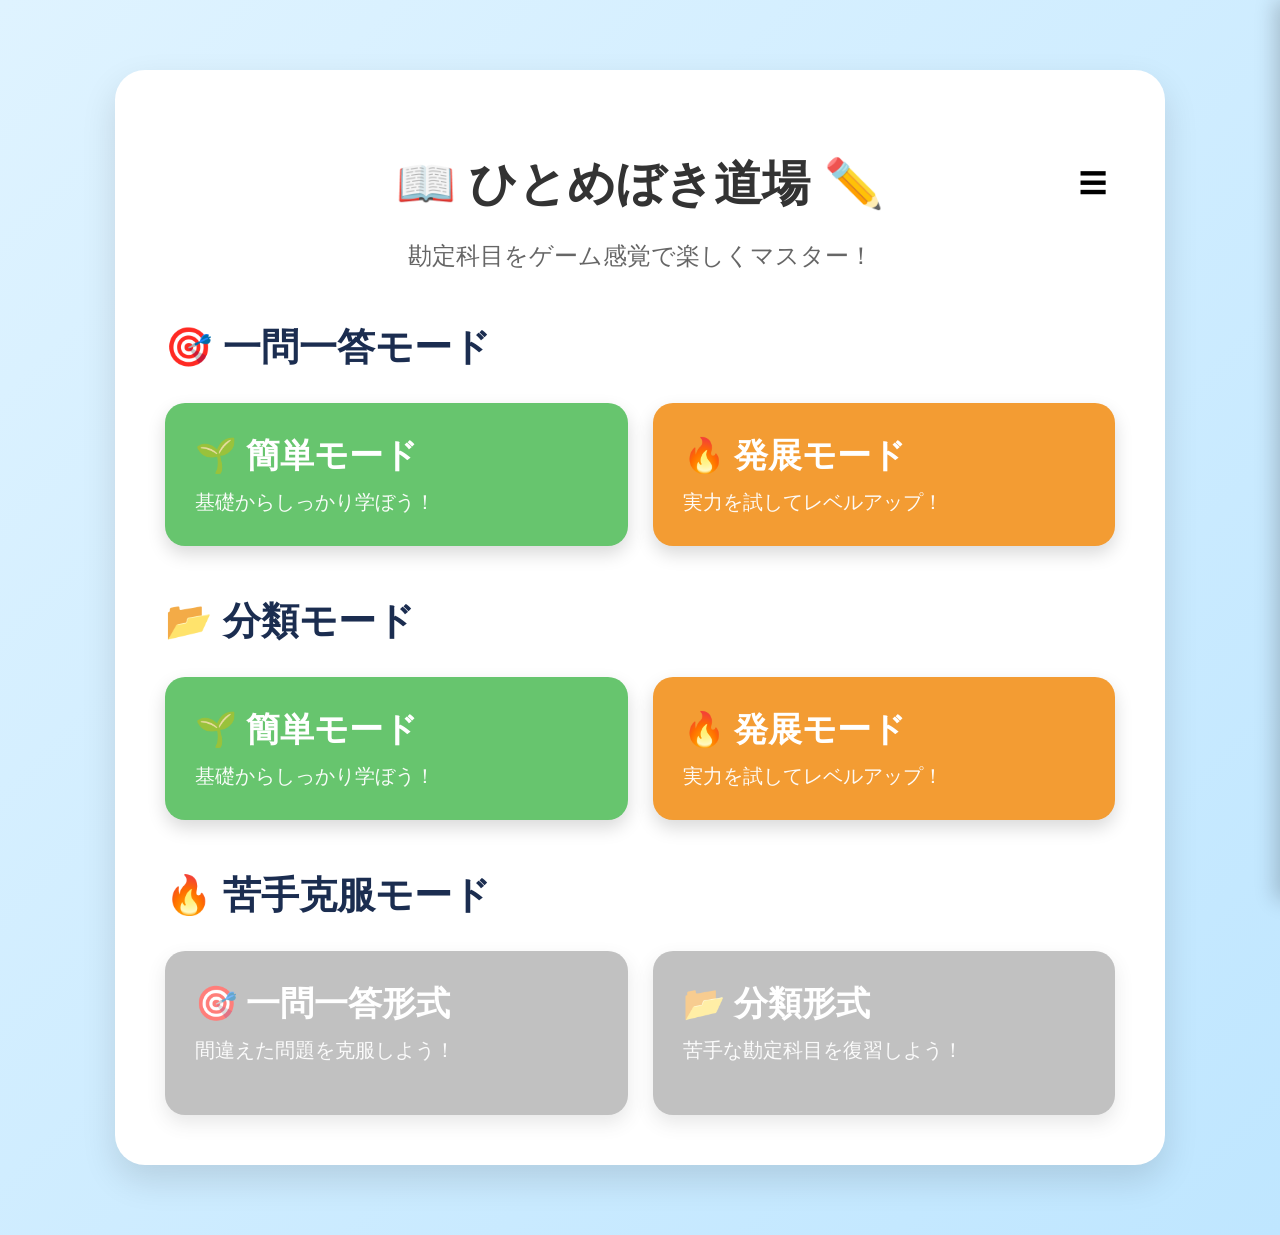
==== commit be3e2763: "new" ====
--- a/index.html
+++ b/index.html
@@ -26,16 +26,38 @@
     <h2>メニュー</h2>
 
     <a href="studyRecord.html">
+    <div class="menu-title">
         📊 学習記録
+    </div>
+
+    <div class="menu-sub">
+        あなたの学習状況を確認
+    </div>
+　　 </a>
+
+    <a href="https://forms.gle/1ix84mwTyuV5BiBZ6" target="_blank">
+
+    <div class="menu-title">
+        💬 ご意見・不具合報告
+    </div>
+
+    <div class="menu-sub">
+        バグや要望を送信
+    </div>
+
     </a>
 
-    <a href="https://forms.gle/1ix84mwTyuV5BiBZ6" target="_blank">
-        💬 ご意見・不具合報告
+    <a href="howto.html">
+
+    <div class="menu-title">
+        📖 使い方
+    </div>
+
+    <div class="menu-sub">
+        アプリの使い方を確認
+    </div>
+
     </a>
-
-    <a href="howto.html">
-    📖 使い方
-　　 </a>
 
 </div>
 
@@ -99,7 +121,7 @@
 
     <div class="button-row">
 
-<a href="weakQuiz.html" class="menu-btn weak">
+<a href="weakQuiz.html" class="menu-btn weak" id="weakQuizBtn">
     <div class="btn-title">
         🎯 一問一答形式
     </div>
@@ -109,7 +131,7 @@
 </a>
 
 
-　<a href="weakClassify.html" class="menu-btn weak">
+ <a href="weakClassify.html" class="menu-btn weak" id="weakClassifyBtn">
     <div class="btn-title">
         📂 分類形式
     </div>
@@ -126,13 +148,17 @@
 
 <script>
 
-let weakQuiz = JSON.parse(localStorage.getItem("weakQuiz")) || [];
-
-let weakQuizBtn = document.querySelector('a[href="weakQuiz.html"]');
-
-let weakClassify = JSON.parse(localStorage.getItem("weakClassify")) || [];
-
-let weakClassifyBtn = document.querySelector('a[href="weakClassify.html"]');
+let weakQuiz =
+JSON.parse(localStorage.getItem("weakQuiz")) || [];
+
+let weakQuizBtn =
+document.getElementById("weakQuizBtn");
+
+let weakClassify =
+JSON.parse(localStorage.getItem("weakClassify")) || [];
+
+let weakClassifyBtn =
+document.getElementById("weakClassifyBtn");
 
 if(weakClassify.length > 0){
 
--- a/style.css
+++ b/style.css
@@ -1723,4 +1723,103 @@
     font-size: 18px;
     line-height: 1.8;
     color: #555;
+}
+
+/* ========================= */
+/* メニュー内タイトル・説明 */
+/* ========================= */
+
+.menu-title {
+    font-size: 20px;
+    font-weight: bold;
+    margin-bottom: 6px;
+}
+
+.menu-sub {
+    font-size: 14px;
+    font-weight: normal;
+    color: #777;
+}
+
+/* ========================= */
+/* メニュー項目の見た目調整 */
+/* ========================= */
+
+.menu-panel a {
+    padding: 18px 15px !important;
+    margin-bottom: 15px;
+}
+
+.menu-title {
+    line-height: 1.4;
+}
+
+.menu-sub {
+    line-height: 1.5;
+}
+
+/* ========================= */
+/* スマホ：タイトル調整 */
+/* ========================= */
+
+@media (max-width: 600px){
+
+    .title-area{
+        position: relative;
+        padding-right: 50px !important;
+    }
+
+    .title{
+        font-size: 24px !important;
+        line-height: 1.3;
+        white-space: nowrap;
+    }
+
+    .menu-icon{
+        right: 0 !important;
+        top: 50%;
+        font-size: 26px;
+    }
+
+}
+
+/* ========================= */
+/* 学習記録ボタン */
+/* ========================= */
+
+.record-buttons{
+    display:flex;
+    justify-content:center;
+    gap:20px;
+    margin-top:30px;
+    flex-wrap:wrap;
+}
+
+.record-buttons button{
+    width:280px;
+    min-height:65px;
+    font-size:22px;
+    font-weight:bold;
+    color:white;
+    white-space:nowrap;
+}
+
+/* トップへ戻る */
+.back-btn{
+    background:#4A90E2;
+}
+
+/* データをリセット */
+#resetBtn{
+    background:#E74C3C;
+}
+
+#resetBtn:hover{
+    background:#C0392B;
+}
+
+/* リセットボタンを押したとき */
+#resetBtn:active{
+    transform:scale(0.95);
+    background:#C0392B;
 }
